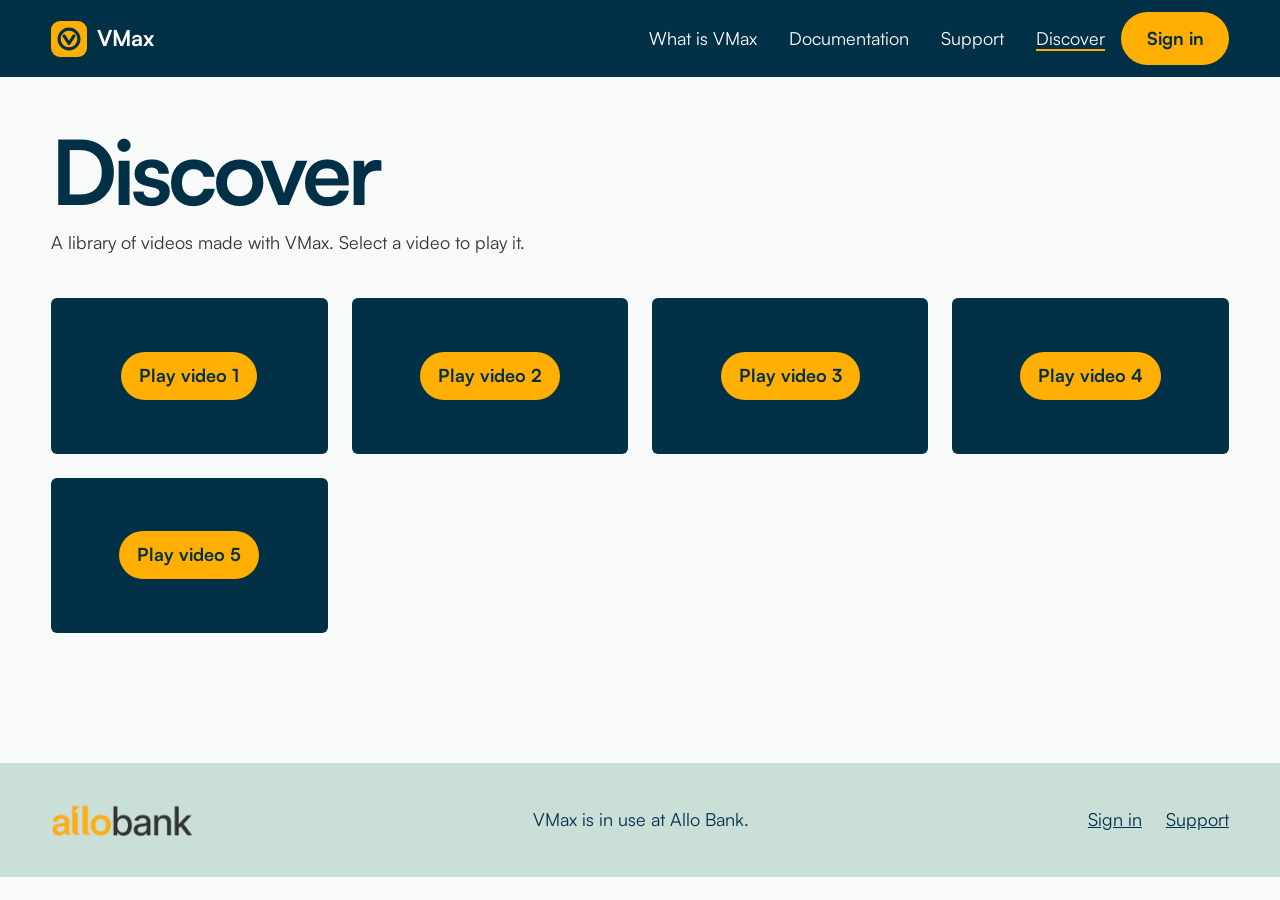
==== discover.html @ 2dd1e857 "Add files via upload" ====
<!doctype html><html lang="en"><head><meta charset="utf-8"><meta name="viewport" content="width=device-width,initial-scale=1"><link rel="stylesheet" href="style.css"><title> Discover – VMax</title></head><body data-page="discover"><header id="nav" class="nav"></header><main class="page">
<h1>Discover</h1><p style="max-width:55ch">A library of videos made with VMax. Select a video to play it.</p>
<!-- To add a video: set data-drive to the Google Drive file ID (drive.google.com/file/d/FILE_ID/view) and share the file as "Anyone with the link". -->
<div class="cards"><div class="vid" data-drive="1IcEz_qEaVYjOM7ByTwDy7Exji4WSgc6m" style="background-image:url(https://drive.google.com/thumbnail?id=1IcEz_qEaVYjOM7ByTwDy7Exji4WSgc6m&sz=w800)"><span>Play video 1</span></div><div class="vid" data-drive="1fL5O-6ASbTb09yan9JXpp356dEcrTNN2" style="background-image:url(https://drive.google.com/thumbnail?id=1fL5O-6ASbTb09yan9JXpp356dEcrTNN2&sz=w800)"><span>Play video 2</span></div><div class="vid" data-drive="1hjIQZixQmMONZgwGXNJvzmNHdTgzANuh" style="background-image:url(https://drive.google.com/thumbnail?id=1hjIQZixQmMONZgwGXNJvzmNHdTgzANuh&sz=w800)"><span>Play video 3</span></div><div class="vid" data-drive="1fCVTb1TBYFnXE5vuCHlQ486xIKGZTaC5" style="background-image:url(https://drive.google.com/thumbnail?id=1fCVTb1TBYFnXE5vuCHlQ486xIKGZTaC5&sz=w800)"><span>Play video 4</span></div><div class="vid" data-drive="1A9Vo7ql6sOspRdkWXAVRVjBSSwmeXTG_" style="background-image:url(https://drive.google.com/thumbnail?id=1A9Vo7ql6sOspRdkWXAVRVjBSSwmeXTG_&sz=w800)"><span>Play video 5</span></div></div>
</main><footer id="foot" class="foot"></footer><script src="main.js"></script></body></html>
---- style.css ----
@font-face{font-family:Satoshi;src:url(assets/fonts/Satoshi-Regular.otf);font-weight:400;font-display:swap}
@font-face{font-family:Satoshi;src:url(assets/fonts/Satoshi-Bold.otf);font-weight:700;font-display:swap}
:root{--sage:#cadfd8;--navy:#023047;--ink:#333;--sun:#f9ca67;--amber:#ffaf03;--orange:#f38000;--paper:#f7faf8}
*{box-sizing:border-box;margin:0}
html{scroll-behavior:smooth}
body{font:400 18px/1.65 Satoshi,system-ui,sans-serif;color:var(--ink);background:var(--paper)}
a{color:inherit}
:focus-visible{outline:3px solid var(--orange);outline-offset:3px}
.nav{position:fixed;inset:0 0 auto;z-index:9;display:flex;align-items:center;gap:1rem;padding:18px 4vw;color:#fff;transition:background .3s,padding .3s}
.nav.solid{background:var(--navy);padding:12px 4vw}
.nav ul{display:flex;gap:2rem;list-style:none;padding:0;margin-left:auto}
.nav a{text-decoration:none}
.nav li a[aria-current]{border-bottom:2px solid var(--amber)}
.logo{display:flex;align-items:center;gap:10px;font-size:22px;letter-spacing:-.01em}
.logo svg{width:36px}
.btn{display:inline-block;background:var(--amber);color:var(--navy)!important;padding:.65em 1.4em;border-radius:99px;font-weight:700;text-decoration:none}
.btn:hover{background:var(--sun)}
.hero{position:relative;min-height:100vh;display:flex;flex-direction:column;justify-content:flex-end;align-items:flex-start;gap:1.6rem;padding:0 4vw 9vh;background:var(--navy);color:var(--sage);overflow:hidden}
.ring{position:absolute;right:-8vw;top:6vh;width:min(70vw,780px);fill:none;stroke-linecap:round;stroke-linejoin:round}
.ring circle{stroke:var(--amber);stroke-width:26;stroke-dasharray:1;animation:draw 2.2s cubic-bezier(.6,0,.2,1) both;transform:rotate(-90deg);transform-origin:200px 200px}
.ring path{stroke:var(--sage);stroke-width:26;stroke-dasharray:1;animation:draw 1.2s 1.6s ease-out both}
@keyframes draw{from{stroke-dashoffset:1}to{stroke-dashoffset:0}}
h1{position:relative;font-size:clamp(3.2rem,10.5vw,9.5rem);line-height:.92;letter-spacing:-.045em;color:#fff}
.lede{position:relative;max-width:46ch;font-size:1.25rem}
.band{padding:14vh 4vw}
.sage{background:var(--sage);color:var(--navy)}
.navy{background:var(--navy);color:var(--sage)}
.amber{background:var(--amber);color:var(--navy)}
.big{max-width:26ch;font-size:clamp(1.8rem,4.4vw,4rem);line-height:1.12;letter-spacing:-.03em;font-weight:700}
h2{font-size:clamp(2rem,4vw,3.4rem);line-height:1.05;letter-spacing:-.03em;margin-bottom:1rem}
.two{display:grid;grid-template-columns:1fr 1fr}
.two>div{padding:12vh 4vw}
.two p{max-width:40ch;margin-bottom:1.5rem}
.flow{list-style:none;padding:0;counter-reset:s;display:grid;grid-template-columns:repeat(5,1fr);gap:2rem;margin-top:3rem;color:var(--navy)}
.flow li{counter-increment:s;border-top:3px solid var(--amber);padding-top:1rem}
.flow li:before{content:counter(s);display:block;font-size:3rem;font-weight:700;color:var(--orange);line-height:1}
.flow b{display:block;margin:.4rem 0}
.page,.docs{padding:130px 4vw 90px}
.page h1,.docs h1{color:var(--navy);font-size:clamp(2.6rem,7vw,6rem);margin-bottom:1rem}
.docs{display:grid;grid-template-columns:230px minmax(0,1fr);gap:5vw}.docs article>*{max-width:70ch}.docs article>.shots{max-width:none}
.toc{position:sticky;top:90px;align-self:start;display:grid;gap:.5rem}
.toc a{text-decoration:none;color:var(--navy)}
.toc a:hover{color:var(--orange)}
.docs h2{color:var(--navy);margin-top:3.5rem;padding-top:1rem;border-top:3px solid var(--amber)}
.docs p,.docs li{margin-bottom:.8rem}
.docs ol,.docs ul{padding-left:1.2rem}
.cards{display:grid;grid-template-columns:repeat(auto-fit,minmax(260px,1fr));gap:1.5rem;margin:2.5rem 0}
.card{background:var(--sage);color:var(--navy);padding:1.6rem;border-radius:18px}
details{border-top:2px solid var(--sage);padding:1rem 0;max-width:70ch}
summary{cursor:pointer;font-weight:700}
.vid{aspect-ratio:16/9;display:grid;place-items:center;text-align:center;background:var(--navy);color:var(--sage);border-radius:6px;overflow:hidden;cursor:pointer;padding:1rem}
.vid iframe{width:100%;height:100%;border:0}
.foot{background:var(--sage);color:var(--navy);display:flex;flex-wrap:wrap;gap:1.5rem 3rem;align-items:center;justify-content:space-between;padding:40px 4vw}
.foot img{height:34px}
.foot nav{display:flex;gap:1.5rem}
@media(max-width:860px){.two,.flow,.docs{grid-template-columns:1fr}.toc{position:static}.nav{flex-wrap:wrap}.nav ul{order:3;width:100%;gap:1rem;font-size:15px;margin:0}}
@media(prefers-reduced-motion:reduce){.ring *{animation:none!important}html{scroll-behavior:auto}}
.shots{display:grid;grid-template-columns:repeat(auto-fit,minmax(340px,1fr));gap:1.2rem;margin:1.5rem 0}.shots img{width:100%;display:block;border:1px solid var(--sage);border-radius:10px}.shots figcaption{font-size:15px;margin-top:.4rem}.vid{background-size:cover;background-position:center}.vid span{background:var(--amber);color:var(--navy);padding:.5em 1em;border-radius:99px;font-weight:700}
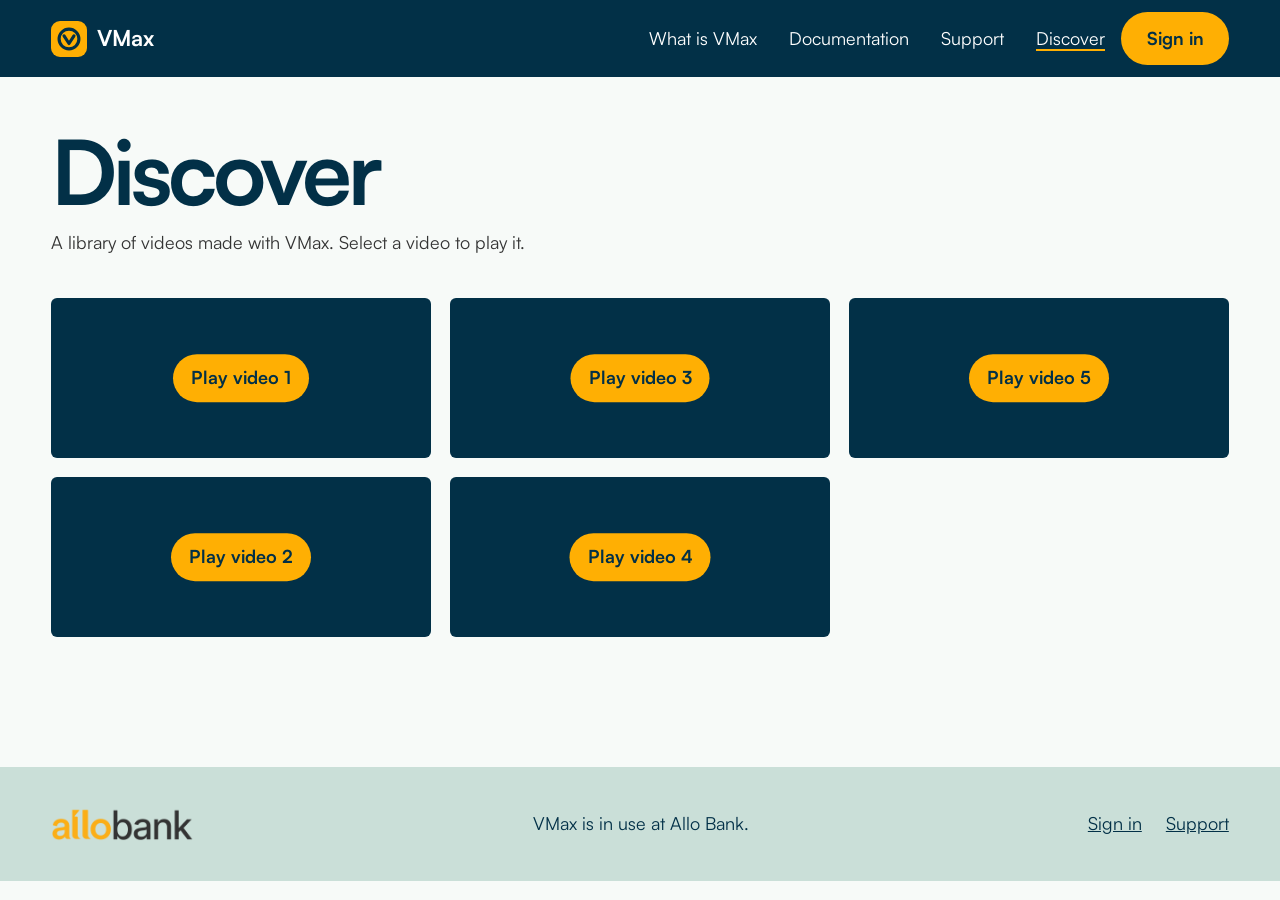
==== commit 025da877: "Add files via upload" ====
--- a/discover.html
+++ b/discover.html
@@ -1,5 +1,5 @@
 <!doctype html><html lang="en"><head><meta charset="utf-8"><meta name="viewport" content="width=device-width,initial-scale=1"><link rel="stylesheet" href="style.css"><title> Discover – VMax</title></head><body data-page="discover"><header id="nav" class="nav"></header><main class="page">
 <h1>Discover</h1><p style="max-width:55ch">A library of videos made with VMax. Select a video to play it.</p>
 <!-- To add a video: set data-drive to the Google Drive file ID (drive.google.com/file/d/FILE_ID/view) and share the file as "Anyone with the link". -->
-<div class="cards"><div class="vid" data-drive="1IcEz_qEaVYjOM7ByTwDy7Exji4WSgc6m" style="background-image:url(https://drive.google.com/thumbnail?id=1IcEz_qEaVYjOM7ByTwDy7Exji4WSgc6m&sz=w800)"><span>Play video 1</span></div><div class="vid" data-drive="1fL5O-6ASbTb09yan9JXpp356dEcrTNN2" style="background-image:url(https://drive.google.com/thumbnail?id=1fL5O-6ASbTb09yan9JXpp356dEcrTNN2&sz=w800)"><span>Play video 2</span></div><div class="vid" data-drive="1hjIQZixQmMONZgwGXNJvzmNHdTgzANuh" style="background-image:url(https://drive.google.com/thumbnail?id=1hjIQZixQmMONZgwGXNJvzmNHdTgzANuh&sz=w800)"><span>Play video 3</span></div><div class="vid" data-drive="1fCVTb1TBYFnXE5vuCHlQ486xIKGZTaC5" style="background-image:url(https://drive.google.com/thumbnail?id=1fCVTb1TBYFnXE5vuCHlQ486xIKGZTaC5&sz=w800)"><span>Play video 4</span></div><div class="vid" data-drive="1A9Vo7ql6sOspRdkWXAVRVjBSSwmeXTG_" style="background-image:url(https://drive.google.com/thumbnail?id=1A9Vo7ql6sOspRdkWXAVRVjBSSwmeXTG_&sz=w800)"><span>Play video 5</span></div></div>
+<div class="wall"><div class="vid" data-drive="1IcEz_qEaVYjOM7ByTwDy7Exji4WSgc6m"><img src="https://drive.google.com/thumbnail?id=1IcEz_qEaVYjOM7ByTwDy7Exji4WSgc6m&sz=w800" alt=""><span>Play video 1</span></div><div class="vid" data-drive="1fL5O-6ASbTb09yan9JXpp356dEcrTNN2"><img src="https://drive.google.com/thumbnail?id=1fL5O-6ASbTb09yan9JXpp356dEcrTNN2&sz=w800" alt=""><span>Play video 2</span></div><div class="vid" data-drive="1hjIQZixQmMONZgwGXNJvzmNHdTgzANuh"><img src="https://drive.google.com/thumbnail?id=1hjIQZixQmMONZgwGXNJvzmNHdTgzANuh&sz=w800" alt=""><span>Play video 3</span></div><div class="vid" data-drive="1fCVTb1TBYFnXE5vuCHlQ486xIKGZTaC5"><img src="https://drive.google.com/thumbnail?id=1fCVTb1TBYFnXE5vuCHlQ486xIKGZTaC5&sz=w800" alt=""><span>Play video 4</span></div><div class="vid" data-drive="1A9Vo7ql6sOspRdkWXAVRVjBSSwmeXTG_"><img src="https://drive.google.com/thumbnail?id=1A9Vo7ql6sOspRdkWXAVRVjBSSwmeXTG_&sz=w800" alt=""><span>Play video 5</span></div></div>
 </main><footer id="foot" class="foot"></footer><script src="main.js"></script></body></html>
--- a/style.css
+++ b/style.css
@@ -56,3 +56,4 @@
 @media(max-width:860px){.two,.flow,.docs{grid-template-columns:1fr}.toc{position:static}.nav{flex-wrap:wrap}.nav ul{order:3;width:100%;gap:1rem;font-size:15px;margin:0}}
 @media(prefers-reduced-motion:reduce){.ring *{animation:none!important}html{scroll-behavior:auto}}
 .shots{display:grid;grid-template-columns:repeat(auto-fit,minmax(340px,1fr));gap:1.2rem;margin:1.5rem 0}.shots img{width:100%;display:block;border:1px solid var(--sage);border-radius:10px}.shots figcaption{font-size:15px;margin-top:.4rem}.vid{background-size:cover;background-position:center}.vid span{background:var(--amber);color:var(--navy);padding:.5em 1em;border-radius:99px;font-weight:700}
+.wall{columns:320px;column-gap:1.2rem;margin:2.5rem 0}.vid{position:relative;display:block;aspect-ratio:auto;min-height:160px;padding:0;margin-bottom:1.2rem;break-inside:avoid}.vid img{width:100%;display:block}.vid span{position:absolute;left:50%;top:50%;transform:translate(-50%,-50%);white-space:nowrap}.vid iframe{position:absolute;inset:0}
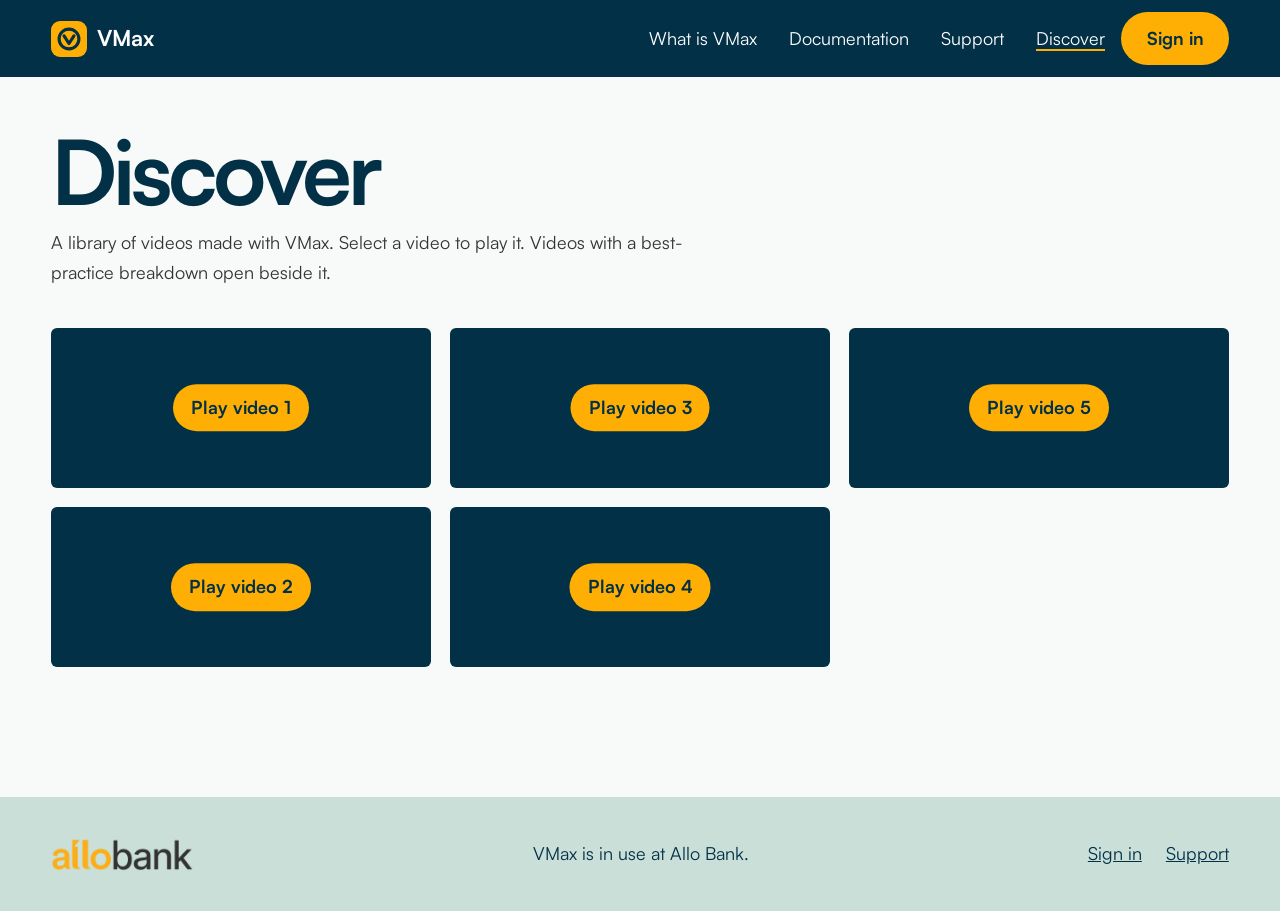
==== commit 10ed2701: "Add files via upload" ====
--- a/discover.html
+++ b/discover.html
@@ -1,5 +1,15 @@
 <!doctype html><html lang="en"><head><meta charset="utf-8"><meta name="viewport" content="width=device-width,initial-scale=1"><link rel="stylesheet" href="style.css"><title> Discover – VMax</title></head><body data-page="discover"><header id="nav" class="nav"></header><main class="page">
-<h1>Discover</h1><p style="max-width:55ch">A library of videos made with VMax. Select a video to play it.</p>
-<!-- To add a video: set data-drive to the Google Drive file ID (drive.google.com/file/d/FILE_ID/view) and share the file as "Anyone with the link". -->
-<div class="wall"><div class="vid" data-drive="1IcEz_qEaVYjOM7ByTwDy7Exji4WSgc6m"><img src="https://drive.google.com/thumbnail?id=1IcEz_qEaVYjOM7ByTwDy7Exji4WSgc6m&sz=w800" alt=""><span>Play video 1</span></div><div class="vid" data-drive="1fL5O-6ASbTb09yan9JXpp356dEcrTNN2"><img src="https://drive.google.com/thumbnail?id=1fL5O-6ASbTb09yan9JXpp356dEcrTNN2&sz=w800" alt=""><span>Play video 2</span></div><div class="vid" data-drive="1hjIQZixQmMONZgwGXNJvzmNHdTgzANuh"><img src="https://drive.google.com/thumbnail?id=1hjIQZixQmMONZgwGXNJvzmNHdTgzANuh&sz=w800" alt=""><span>Play video 3</span></div><div class="vid" data-drive="1fCVTb1TBYFnXE5vuCHlQ486xIKGZTaC5"><img src="https://drive.google.com/thumbnail?id=1fCVTb1TBYFnXE5vuCHlQ486xIKGZTaC5&sz=w800" alt=""><span>Play video 4</span></div><div class="vid" data-drive="1A9Vo7ql6sOspRdkWXAVRVjBSSwmeXTG_"><img src="https://drive.google.com/thumbnail?id=1A9Vo7ql6sOspRdkWXAVRVjBSSwmeXTG_&sz=w800" alt=""><span>Play video 5</span></div></div>
+<h1>Discover</h1><p style="max-width:55ch">A library of videos made with VMax. Select a video to play it. Videos with a best-practice breakdown open beside it.</p>
+<!-- To add a video: set data-drive to the Google Drive file ID and share the file as "Anyone with the link". Add a .bp block inside the article for a best practice. -->
+<div class="wall"><article class="vid" data-drive="1IcEz_qEaVYjOM7ByTwDy7Exji4WSgc6m"><div class="media"><img src="https://drive.google.com/thumbnail?id=1IcEz_qEaVYjOM7ByTwDy7Exji4WSgc6m&sz=w800" alt=""><span>Play video 1</span></div></article><article class="vid" data-drive="1fL5O-6ASbTb09yan9JXpp356dEcrTNN2"><div class="media"><img src="https://drive.google.com/thumbnail?id=1fL5O-6ASbTb09yan9JXpp356dEcrTNN2&sz=w800" alt=""><span>Play video 2</span></div><div class="bp"><button class="x" type="button">Close</button><h3>Allo Bank × SPBU</h3>
+<dl><dt>Method</dt><dd>Production</dd>
+<dt>Concept</dt><dd>“Sometimes, it’s not the destination that costs you. It’s everything you need to get there.”</dd>
+<dt>Plot</dt><dd>Refuel → any gas station → a little extra saving</dd>
+<dt>Insight</dt><dd>Bensin mahal (fuel is expensive); diskon (discounts)</dd></dl>
+<h4>Assets used</h4><div class="assets"><figure><img src="assets/img/spbu-promo.jpg" alt="Promo key visual"><figcaption>Promo visual</figcaption></figure><figure><img src="assets/img/spbu-mockup.jpg" alt="SPBU pump mockup"><figcaption>SPBU mockup</figcaption></figure><figure><img src="assets/img/spbu-character.jpg" alt="Character portrait"><figcaption>Character</figcaption></figure></div>
+<h4>Prompts</h4><ol>
+<li><b>Scene 1, 4–5s.</b> Create a realistic UGC-style vertical 9:16 video filmed on a smartphone. A young Indonesian adult is sitting inside a parked car and notices that the fuel gauge is getting low. Show a brief close-up of the dashboard fuel indicator, followed by the driver’s natural reaction of realizing it’s time to refuel. Natural daylight, subtle handheld camera movement, authentic everyday Indonesian setting, slightly imperfect framing. Keep the scene casual and relatable, like a spontaneous travel vlog. No dialogue, no subtitles, no text overlays, no visible payment apps.</li>
+<li><b>Scene 2, 4–5s.</b> A realistic handheld smartphone video at an Indonesian gas station. A compact car pulls up beside a fuel pump, and a uniformed attendant begins refueling the vehicle. Capture a natural close-up of the fuel nozzle being inserted into the car, with the pump and gas station environment visible in the background. The driver remains near the car, waiting casually. Natural lighting, authentic ambient atmosphere, minimal camera movement, raw UGC aesthetic, vertical 9:16. No dialogue, no subtitles, no text overlays, no payment close-ups, and no fabricated promotional signage.</li>
+<li><b>Scene 3, 4–5s.</b> A candid UGC-style vertical smartphone video at the same Indonesian gas station. The driver stands safely beside the parked car after refueling and casually checks their smartphone. Capture a natural over-the-shoulder angle, then a brief shot of the driver’s pleased reaction. Keep the phone screen generic and unreadable, with no invented app interface, QR code, or payment confirmation. Realistic ambient lighting, subtle handheld movement, everyday casual outfit, authentic atmosphere, 9:16 vertical format. No dialogue, no subtitles, no text overlays.</li>
+<li><b>Scene 4, 4–5s.</b> A realistic UGC-style vertical 9:16 video of the same driver getting back into the car after refueling. Show a brief candid moment of the driver smiling with relief, putting the seat belt on, and preparing to continue the journey. The car remains stationary during the shot. Natural daylight, subtle handheld smartphone camera movement, realistic expressions, casual everyday mood, imperfect framing. No dialogue, no subtitles, no text overlays, no visible phone screen, and no exaggerated commercial acting.</li></ol></div></article><article class="vid" data-drive="1hjIQZixQmMONZgwGXNJvzmNHdTgzANuh"><div class="media"><img src="https://drive.google.com/thumbnail?id=1hjIQZixQmMONZgwGXNJvzmNHdTgzANuh&sz=w800" alt=""><span>Play video 3</span></div></article><article class="vid" data-drive="1fCVTb1TBYFnXE5vuCHlQ486xIKGZTaC5"><div class="media"><img src="https://drive.google.com/thumbnail?id=1fCVTb1TBYFnXE5vuCHlQ486xIKGZTaC5&sz=w800" alt=""><span>Play video 4</span></div></article><article class="vid" data-drive="1A9Vo7ql6sOspRdkWXAVRVjBSSwmeXTG_"><div class="media"><img src="https://drive.google.com/thumbnail?id=1A9Vo7ql6sOspRdkWXAVRVjBSSwmeXTG_&sz=w800" alt=""><span>Play video 5</span></div></article></div>
 </main><footer id="foot" class="foot"></footer><script src="main.js"></script></body></html>
--- a/style.css
+++ b/style.css
@@ -48,12 +48,16 @@
 .card{background:var(--sage);color:var(--navy);padding:1.6rem;border-radius:18px}
 details{border-top:2px solid var(--sage);padding:1rem 0;max-width:70ch}
 summary{cursor:pointer;font-weight:700}
-.vid{aspect-ratio:16/9;display:grid;place-items:center;text-align:center;background:var(--navy);color:var(--sage);border-radius:6px;overflow:hidden;cursor:pointer;padding:1rem}
-.vid iframe{width:100%;height:100%;border:0}
+
+
 .foot{background:var(--sage);color:var(--navy);display:flex;flex-wrap:wrap;gap:1.5rem 3rem;align-items:center;justify-content:space-between;padding:40px 4vw}
 .foot img{height:34px}
 .foot nav{display:flex;gap:1.5rem}
 @media(max-width:860px){.two,.flow,.docs{grid-template-columns:1fr}.toc{position:static}.nav{flex-wrap:wrap}.nav ul{order:3;width:100%;gap:1rem;font-size:15px;margin:0}}
 @media(prefers-reduced-motion:reduce){.ring *{animation:none!important}html{scroll-behavior:auto}}
-.shots{display:grid;grid-template-columns:repeat(auto-fit,minmax(340px,1fr));gap:1.2rem;margin:1.5rem 0}.shots img{width:100%;display:block;border:1px solid var(--sage);border-radius:10px}.shots figcaption{font-size:15px;margin-top:.4rem}.vid{background-size:cover;background-position:center}.vid span{background:var(--amber);color:var(--navy);padding:.5em 1em;border-radius:99px;font-weight:700}
-.wall{columns:320px;column-gap:1.2rem;margin:2.5rem 0}.vid{position:relative;display:block;aspect-ratio:auto;min-height:160px;padding:0;margin-bottom:1.2rem;break-inside:avoid}.vid img{width:100%;display:block}.vid span{position:absolute;left:50%;top:50%;transform:translate(-50%,-50%);white-space:nowrap}.vid iframe{position:absolute;inset:0}
+.shots{display:grid;grid-template-columns:repeat(auto-fit,minmax(340px,1fr));gap:1.2rem;margin:1.5rem 0}.shots img{width:100%;display:block;border:1px solid var(--sage);border-radius:10px}.shots figcaption{font-size:15px;margin-top:.4rem}
+.wall{columns:320px;column-gap:1.2rem;margin:2.5rem 0}
+.vid{margin-bottom:1.2rem;break-inside:avoid;cursor:pointer}.media{position:relative;min-height:160px;background:var(--navy);border-radius:6px;overflow:hidden}.media img{width:100%;display:block}.media span{position:absolute;left:50%;top:50%;transform:translate(-50%,-50%);white-space:nowrap;background:var(--amber);color:var(--navy);padding:.5em 1em;border-radius:99px;font-weight:700}.media iframe{position:absolute;inset:0;width:100%;height:100%;border:0}
+.bp{display:none}.vid.open{column-span:all;display:grid;grid-template-columns:minmax(240px,380px) 1fr;gap:3vw;align-items:start;padding:2rem;background:var(--sage);border-radius:14px;cursor:default}.vid.open .bp{display:block}
+.bp h3{font-size:2rem;letter-spacing:-.02em;color:var(--navy)}.bp h4{margin:1.5rem 0 .5rem;color:var(--navy)}.bp dl{display:grid;grid-template-columns:90px 1fr;gap:.5rem 1rem;margin-top:1rem}.bp dt{font-weight:700}.bp dd{margin:0}.bp ol{padding-left:1.2rem}.bp li{margin-bottom:.8rem;font-size:16px}.assets{display:flex;flex-wrap:wrap;gap:1rem}.assets img{height:180px;width:auto;border-radius:8px;display:block}.assets figcaption{font-size:14px}.x{float:right;background:var(--navy);color:#fff;border:0;border-radius:99px;padding:.4em 1.1em;font:inherit;cursor:pointer}
+@media(max-width:860px){.vid.open{grid-template-columns:1fr}}
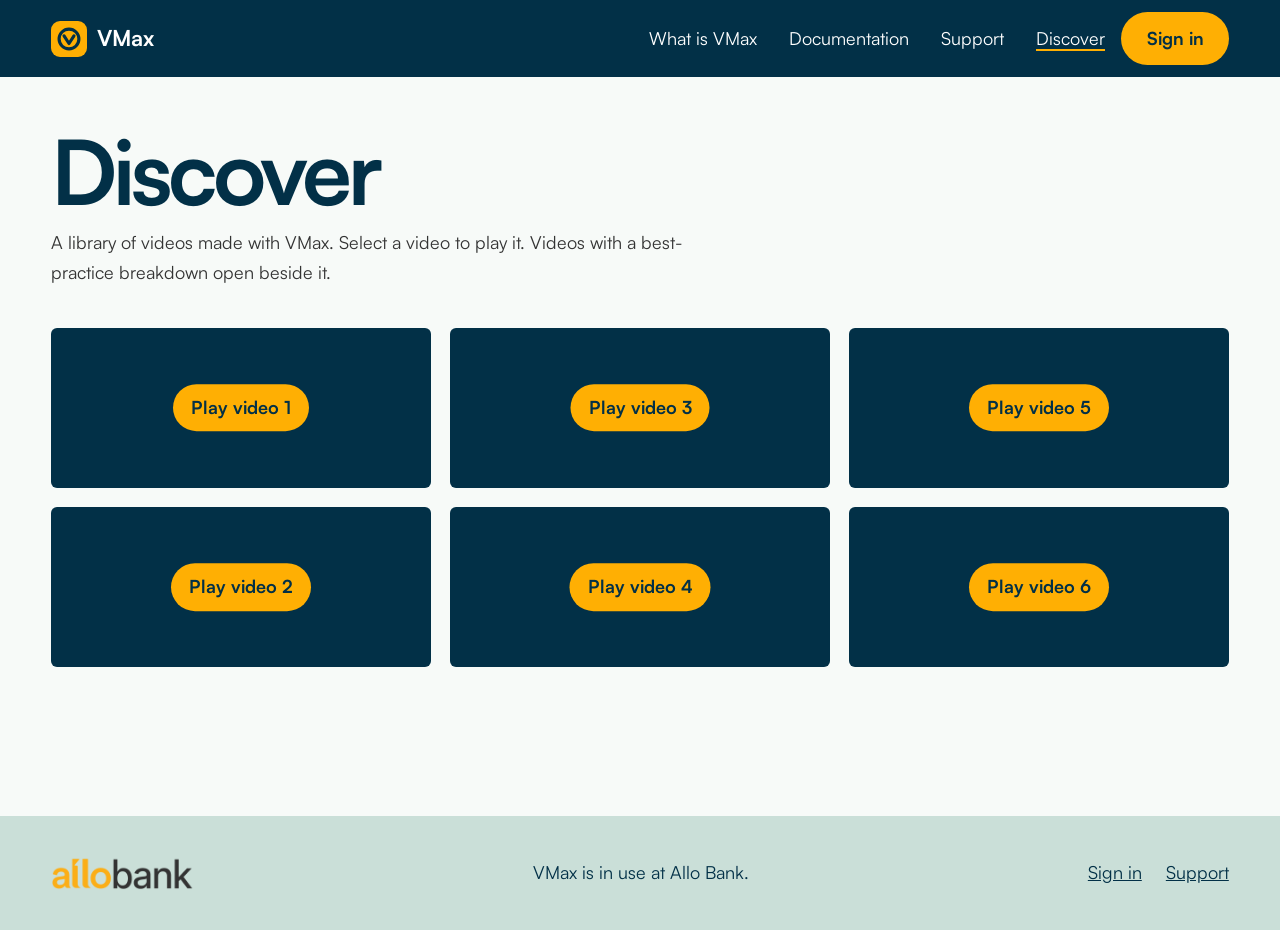
==== commit c88166a2: "Add files via upload" ====
--- a/discover.html
+++ b/discover.html
@@ -1,7 +1,7 @@
 <!doctype html><html lang="en"><head><meta charset="utf-8"><meta name="viewport" content="width=device-width,initial-scale=1"><link rel="stylesheet" href="style.css"><title> Discover – VMax</title></head><body data-page="discover"><header id="nav" class="nav"></header><main class="page">
 <h1>Discover</h1><p style="max-width:55ch">A library of videos made with VMax. Select a video to play it. Videos with a best-practice breakdown open beside it.</p>
 <!-- To add a video: set data-drive to the Google Drive file ID and share the file as "Anyone with the link". Add a .bp block inside the article for a best practice. -->
-<div class="wall"><article class="vid" data-drive="1IcEz_qEaVYjOM7ByTwDy7Exji4WSgc6m"><div class="media"><img src="https://drive.google.com/thumbnail?id=1IcEz_qEaVYjOM7ByTwDy7Exji4WSgc6m&sz=w800" alt=""><span>Play video 1</span></div></article><article class="vid" data-drive="1fL5O-6ASbTb09yan9JXpp356dEcrTNN2"><div class="media"><img src="https://drive.google.com/thumbnail?id=1fL5O-6ASbTb09yan9JXpp356dEcrTNN2&sz=w800" alt=""><span>Play video 2</span></div><div class="bp"><button class="x" type="button">Close</button><h3>Allo Bank × SPBU</h3>
+<div class="wall"><article class="vid" data-drive="1dYYL2hxWZ0ap4zuR9i8zH6V4738Bop2F"><div class="media"><img src="https://drive.google.com/thumbnail?id=1dYYL2hxWZ0ap4zuR9i8zH6V4738Bop2F&sz=w800" alt=""><span>Play video 1</span></div><div class="bp"><button class="x" type="button">Close</button><h3>Allo Bank × SPBU</h3>
 <dl><dt>Method</dt><dd>Production</dd>
 <dt>Concept</dt><dd>“Sometimes, it’s not the destination that costs you. It’s everything you need to get there.”</dd>
 <dt>Plot</dt><dd>Refuel → any gas station → a little extra saving</dd>
@@ -11,5 +11,5 @@
 <li><b>Scene 1, 4–5s.</b> Create a realistic UGC-style vertical 9:16 video filmed on a smartphone. A young Indonesian adult is sitting inside a parked car and notices that the fuel gauge is getting low. Show a brief close-up of the dashboard fuel indicator, followed by the driver’s natural reaction of realizing it’s time to refuel. Natural daylight, subtle handheld camera movement, authentic everyday Indonesian setting, slightly imperfect framing. Keep the scene casual and relatable, like a spontaneous travel vlog. No dialogue, no subtitles, no text overlays, no visible payment apps.</li>
 <li><b>Scene 2, 4–5s.</b> A realistic handheld smartphone video at an Indonesian gas station. A compact car pulls up beside a fuel pump, and a uniformed attendant begins refueling the vehicle. Capture a natural close-up of the fuel nozzle being inserted into the car, with the pump and gas station environment visible in the background. The driver remains near the car, waiting casually. Natural lighting, authentic ambient atmosphere, minimal camera movement, raw UGC aesthetic, vertical 9:16. No dialogue, no subtitles, no text overlays, no payment close-ups, and no fabricated promotional signage.</li>
 <li><b>Scene 3, 4–5s.</b> A candid UGC-style vertical smartphone video at the same Indonesian gas station. The driver stands safely beside the parked car after refueling and casually checks their smartphone. Capture a natural over-the-shoulder angle, then a brief shot of the driver’s pleased reaction. Keep the phone screen generic and unreadable, with no invented app interface, QR code, or payment confirmation. Realistic ambient lighting, subtle handheld movement, everyday casual outfit, authentic atmosphere, 9:16 vertical format. No dialogue, no subtitles, no text overlays.</li>
-<li><b>Scene 4, 4–5s.</b> A realistic UGC-style vertical 9:16 video of the same driver getting back into the car after refueling. Show a brief candid moment of the driver smiling with relief, putting the seat belt on, and preparing to continue the journey. The car remains stationary during the shot. Natural daylight, subtle handheld smartphone camera movement, realistic expressions, casual everyday mood, imperfect framing. No dialogue, no subtitles, no text overlays, no visible phone screen, and no exaggerated commercial acting.</li></ol></div></article><article class="vid" data-drive="1hjIQZixQmMONZgwGXNJvzmNHdTgzANuh"><div class="media"><img src="https://drive.google.com/thumbnail?id=1hjIQZixQmMONZgwGXNJvzmNHdTgzANuh&sz=w800" alt=""><span>Play video 3</span></div></article><article class="vid" data-drive="1fCVTb1TBYFnXE5vuCHlQ486xIKGZTaC5"><div class="media"><img src="https://drive.google.com/thumbnail?id=1fCVTb1TBYFnXE5vuCHlQ486xIKGZTaC5&sz=w800" alt=""><span>Play video 4</span></div></article><article class="vid" data-drive="1A9Vo7ql6sOspRdkWXAVRVjBSSwmeXTG_"><div class="media"><img src="https://drive.google.com/thumbnail?id=1A9Vo7ql6sOspRdkWXAVRVjBSSwmeXTG_&sz=w800" alt=""><span>Play video 5</span></div></article></div>
+<li><b>Scene 4, 4–5s.</b> A realistic UGC-style vertical 9:16 video of the same driver getting back into the car after refueling. Show a brief candid moment of the driver smiling with relief, putting the seat belt on, and preparing to continue the journey. The car remains stationary during the shot. Natural daylight, subtle handheld smartphone camera movement, realistic expressions, casual everyday mood, imperfect framing. No dialogue, no subtitles, no text overlays, no visible phone screen, and no exaggerated commercial acting.</li></ol></div></article><article class="vid" data-drive="1IcEz_qEaVYjOM7ByTwDy7Exji4WSgc6m"><div class="media"><img src="https://drive.google.com/thumbnail?id=1IcEz_qEaVYjOM7ByTwDy7Exji4WSgc6m&sz=w800" alt=""><span>Play video 2</span></div></article><article class="vid" data-drive="1fL5O-6ASbTb09yan9JXpp356dEcrTNN2"><div class="media"><img src="https://drive.google.com/thumbnail?id=1fL5O-6ASbTb09yan9JXpp356dEcrTNN2&sz=w800" alt=""><span>Play video 3</span></div></article><article class="vid" data-drive="1hjIQZixQmMONZgwGXNJvzmNHdTgzANuh"><div class="media"><img src="https://drive.google.com/thumbnail?id=1hjIQZixQmMONZgwGXNJvzmNHdTgzANuh&sz=w800" alt=""><span>Play video 4</span></div></article><article class="vid" data-drive="1fCVTb1TBYFnXE5vuCHlQ486xIKGZTaC5"><div class="media"><img src="https://drive.google.com/thumbnail?id=1fCVTb1TBYFnXE5vuCHlQ486xIKGZTaC5&sz=w800" alt=""><span>Play video 5</span></div></article><article class="vid" data-drive="1A9Vo7ql6sOspRdkWXAVRVjBSSwmeXTG_"><div class="media"><img src="https://drive.google.com/thumbnail?id=1A9Vo7ql6sOspRdkWXAVRVjBSSwmeXTG_&sz=w800" alt=""><span>Play video 6</span></div></article></div>
 </main><footer id="foot" class="foot"></footer><script src="main.js"></script></body></html>
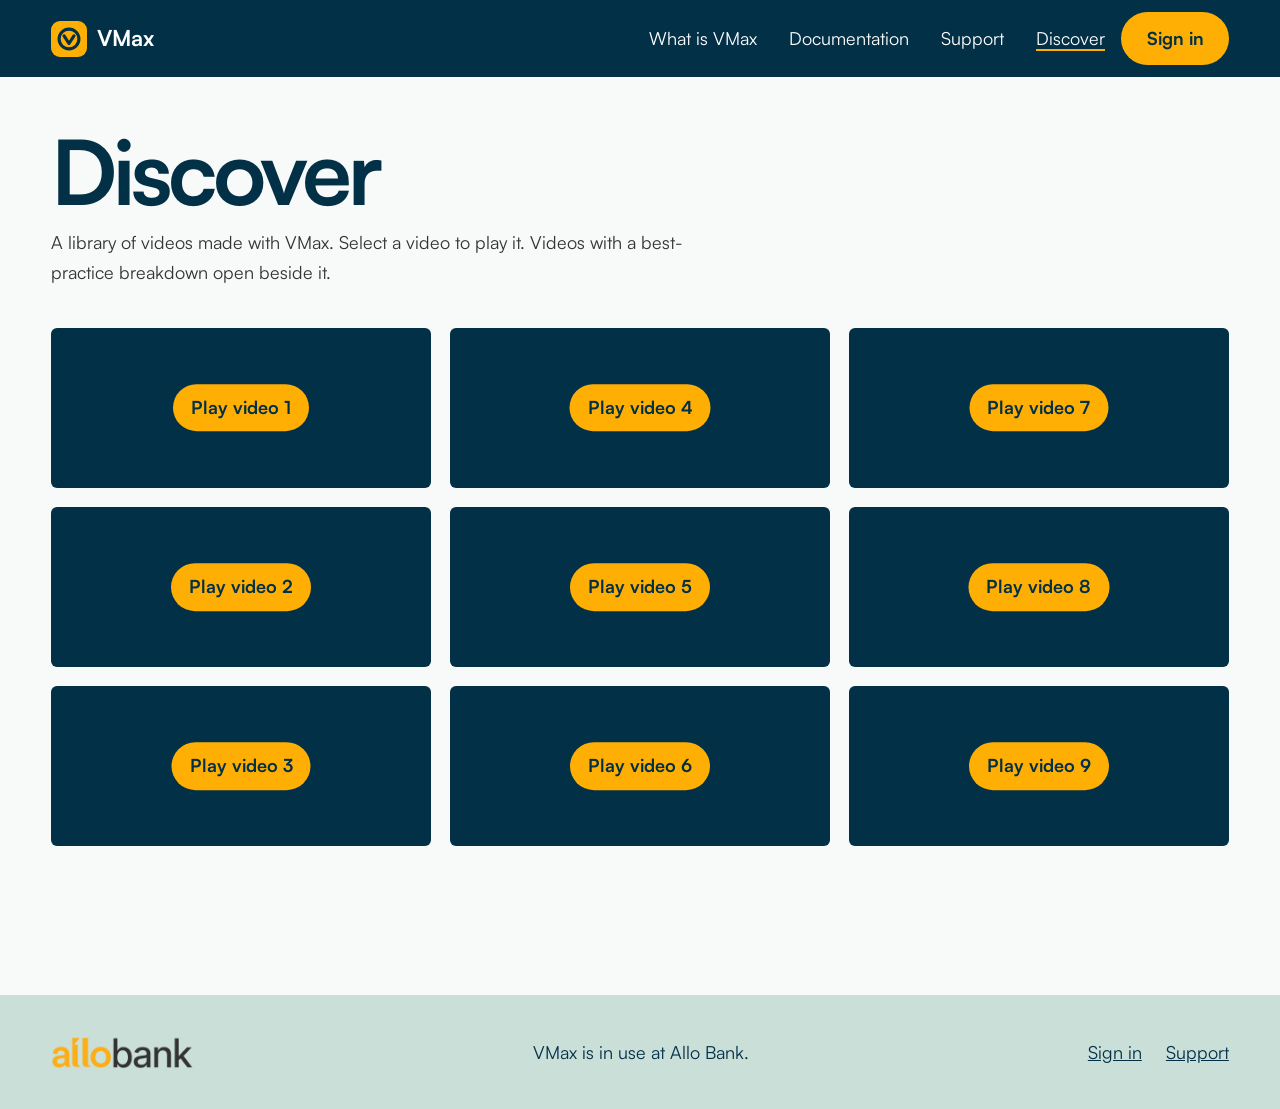
==== commit 13c75cfc: "Add files via upload" ====
--- a/discover.html
+++ b/discover.html
@@ -1,15 +1,30 @@
-<!doctype html><html lang="en"><head><meta charset="utf-8"><meta name="viewport" content="width=device-width,initial-scale=1"><link rel="stylesheet" href="style.css"><title> Discover – VMax</title></head><body data-page="discover"><header id="nav" class="nav"></header><main class="page">
+<!doctype html><html lang="en"><head><meta charset="utf-8"><meta name="viewport" content="width=device-width,initial-scale=1"><link rel="icon" type="image/svg+xml" href="assets/icons/favicon.svg"><link rel="icon" type="image/png" sizes="32x32" href="assets/icons/favicon-32.png"><link rel="alternate icon" href="favicon.ico"><link rel="apple-touch-icon" href="assets/icons/apple-touch-icon.png"><link rel="stylesheet" href="style.css"><title> Discover – VMax</title></head><body data-page="discover"><header id="nav" class="nav"></header><main class="page">
 <h1>Discover</h1><p style="max-width:55ch">A library of videos made with VMax. Select a video to play it. Videos with a best-practice breakdown open beside it.</p>
 <!-- To add a video: set data-drive to the Google Drive file ID and share the file as "Anyone with the link". Add a .bp block inside the article for a best practice. -->
-<div class="wall"><article class="vid" data-drive="1dYYL2hxWZ0ap4zuR9i8zH6V4738Bop2F"><div class="media"><img src="https://drive.google.com/thumbnail?id=1dYYL2hxWZ0ap4zuR9i8zH6V4738Bop2F&sz=w800" alt=""><span>Play video 1</span></div><div class="bp"><button class="x" type="button">Close</button><h3>Allo Bank × SPBU</h3>
+<div class="wall"><article class="vid" data-drive="1dYYL2hxWZ0ap4zuR9i8zH6V4738Bop2F"><div class="media"><img src="https://drive.google.com/thumbnail?id=1dYYL2hxWZ0ap4zuR9i8zH6V4738Bop2F&sz=w800" alt=""><span>Play video 1</span></div><div class="bp"><button class="x" type="button">Close</button><h3>Allo Bank PayLater × SPBU</h3>
 <dl><dt>Method</dt><dd>Production</dd>
 <dt>Concept</dt><dd>“Sometimes, it’s not the destination that costs you. It’s everything you need to get there.”</dd>
 <dt>Plot</dt><dd>Refuel → any gas station → a little extra saving</dd>
 <dt>Insight</dt><dd>Bensin mahal (fuel is expensive); diskon (discounts)</dd></dl>
 <h4>Assets used</h4><div class="assets"><figure><img src="assets/img/spbu-promo.jpg" alt="Promo key visual"><figcaption>Promo visual</figcaption></figure><figure><img src="assets/img/spbu-mockup.jpg" alt="SPBU pump mockup"><figcaption>SPBU mockup</figcaption></figure><figure><img src="assets/img/spbu-character.jpg" alt="Character portrait"><figcaption>Character</figcaption></figure></div>
 <h4>Prompts</h4><ol>
-<li><b>Scene 1, 4–5s.</b> Create a realistic UGC-style vertical 9:16 video filmed on a smartphone. A young Indonesian adult is sitting inside a parked car and notices that the fuel gauge is getting low. Show a brief close-up of the dashboard fuel indicator, followed by the driver’s natural reaction of realizing it’s time to refuel. Natural daylight, subtle handheld camera movement, authentic everyday Indonesian setting, slightly imperfect framing. Keep the scene casual and relatable, like a spontaneous travel vlog. No dialogue, no subtitles, no text overlays, no visible payment apps.</li>
-<li><b>Scene 2, 4–5s.</b> A realistic handheld smartphone video at an Indonesian gas station. A compact car pulls up beside a fuel pump, and a uniformed attendant begins refueling the vehicle. Capture a natural close-up of the fuel nozzle being inserted into the car, with the pump and gas station environment visible in the background. The driver remains near the car, waiting casually. Natural lighting, authentic ambient atmosphere, minimal camera movement, raw UGC aesthetic, vertical 9:16. No dialogue, no subtitles, no text overlays, no payment close-ups, and no fabricated promotional signage.</li>
-<li><b>Scene 3, 4–5s.</b> A candid UGC-style vertical smartphone video at the same Indonesian gas station. The driver stands safely beside the parked car after refueling and casually checks their smartphone. Capture a natural over-the-shoulder angle, then a brief shot of the driver’s pleased reaction. Keep the phone screen generic and unreadable, with no invented app interface, QR code, or payment confirmation. Realistic ambient lighting, subtle handheld movement, everyday casual outfit, authentic atmosphere, 9:16 vertical format. No dialogue, no subtitles, no text overlays.</li>
-<li><b>Scene 4, 4–5s.</b> A realistic UGC-style vertical 9:16 video of the same driver getting back into the car after refueling. Show a brief candid moment of the driver smiling with relief, putting the seat belt on, and preparing to continue the journey. The car remains stationary during the shot. Natural daylight, subtle handheld smartphone camera movement, realistic expressions, casual everyday mood, imperfect framing. No dialogue, no subtitles, no text overlays, no visible phone screen, and no exaggerated commercial acting.</li></ol></div></article><article class="vid" data-drive="1IcEz_qEaVYjOM7ByTwDy7Exji4WSgc6m"><div class="media"><img src="https://drive.google.com/thumbnail?id=1IcEz_qEaVYjOM7ByTwDy7Exji4WSgc6m&sz=w800" alt=""><span>Play video 2</span></div></article><article class="vid" data-drive="1fL5O-6ASbTb09yan9JXpp356dEcrTNN2"><div class="media"><img src="https://drive.google.com/thumbnail?id=1fL5O-6ASbTb09yan9JXpp356dEcrTNN2&sz=w800" alt=""><span>Play video 3</span></div></article><article class="vid" data-drive="1hjIQZixQmMONZgwGXNJvzmNHdTgzANuh"><div class="media"><img src="https://drive.google.com/thumbnail?id=1hjIQZixQmMONZgwGXNJvzmNHdTgzANuh&sz=w800" alt=""><span>Play video 4</span></div></article><article class="vid" data-drive="1fCVTb1TBYFnXE5vuCHlQ486xIKGZTaC5"><div class="media"><img src="https://drive.google.com/thumbnail?id=1fCVTb1TBYFnXE5vuCHlQ486xIKGZTaC5&sz=w800" alt=""><span>Play video 5</span></div></article><article class="vid" data-drive="1A9Vo7ql6sOspRdkWXAVRVjBSSwmeXTG_"><div class="media"><img src="https://drive.google.com/thumbnail?id=1A9Vo7ql6sOspRdkWXAVRVjBSSwmeXTG_&sz=w800" alt=""><span>Play video 6</span></div></article></div>
+<li><img class="sc" src="assets/img/scene-1-1.jpg" alt="Scene 1 still"><div><b>Scene 1, 4–5s.</b> Create a realistic UGC-style vertical 9:16 video filmed on a smartphone. A young Indonesian adult is sitting inside a parked car and notices that the fuel gauge is getting low. Show a brief close-up of the dashboard fuel indicator, followed by the driver’s natural reaction of realizing it’s time to refuel. Natural daylight, subtle handheld camera movement, authentic everyday Indonesian setting, slightly imperfect framing. Keep the scene casual and relatable, like a spontaneous travel vlog. No dialogue, no subtitles, no text overlays, no visible payment apps.</div></li>
+<li><img class="sc" src="assets/img/scene-1-3.jpg" alt="Scene 2 still"><div><b>Scene 2, 4–5s.</b> A realistic handheld smartphone video at an Indonesian gas station. A compact car pulls up beside a fuel pump, and a uniformed attendant begins refueling the vehicle. Capture a natural close-up of the fuel nozzle being inserted into the car, with the pump and gas station environment visible in the background. The driver remains near the car, waiting casually. Natural lighting, authentic ambient atmosphere, minimal camera movement, raw UGC aesthetic, vertical 9:16. No dialogue, no subtitles, no text overlays, no payment close-ups, and no fabricated promotional signage.</div></li>
+<li><img class="sc" src="assets/img/scene-1-2.jpg" alt="Scene 3 still"><div><b>Scene 3, 4–5s.</b> A candid UGC-style vertical smartphone video at the same Indonesian gas station. The driver stands safely beside the parked car after refueling and casually checks their smartphone. Capture a natural over-the-shoulder angle, then a brief shot of the driver’s pleased reaction. Keep the phone screen generic and unreadable, with no invented app interface, QR code, or payment confirmation. Realistic ambient lighting, subtle handheld movement, everyday casual outfit, authentic atmosphere, 9:16 vertical format. No dialogue, no subtitles, no text overlays.</div></li>
+<li><img class="sc" src="assets/img/scene-1-4.jpg" alt="Scene 4 still"><div><b>Scene 4, 4–5s.</b> A realistic UGC-style vertical 9:16 video of the same driver getting back into the car after refueling. Show a brief candid moment of the driver smiling with relief, putting the seat belt on, and preparing to continue the journey. The car remains stationary during the shot. Natural daylight, subtle handheld smartphone camera movement, realistic expressions, casual everyday mood, imperfect framing. No dialogue, no subtitles, no text overlays, no visible phone screen, and no exaggerated commercial acting.</div></li></ol></div></article><article class="vid" data-drive="1IcEz_qEaVYjOM7ByTwDy7Exji4WSgc6m"><div class="media"><img src="https://drive.google.com/thumbnail?id=1IcEz_qEaVYjOM7ByTwDy7Exji4WSgc6m&sz=w800" alt=""><span>Play video 2</span></div><div class="bp"><button class="x" type="button">Close</button><h3>Baskin Robbins × Allo Bank PayLater</h3><dl><dt>Method</dt><dd>Production</dd><dt>Concept</dt><dd>A little ice cream can already make the day better.</dd><dt>Plot</dt><dd>Bad mood → ice cream temptation → little treat with Allo Bank PayLater.</dd><dt>Insight</dt><dd><ul><li>Cuaca lagi panas-panasnya</li><li>Ngincer promo bareng temen</li><li>Bosen jajanan yang itu itu aja</li></ul></dd></dl><h4>Assets used</h4><div class="assets"><figure><img src="assets/img/baskin-char.jpg" alt="Character"><figcaption>Character</figcaption></figure></div><h4>Prompts</h4><ol><li><img class="sc" src="assets/img/scene-2-1.jpg" alt="Scene 1 still"><div><b>Scene 1, 4–5s.</b> vertical 9:16 raw UGC. A young Indonesian woman walks through a street shopping venue looking slightly tired and bored after a long day. Natural handheld smartphone footage. No dialogue, no VO, no subtitles, no on-screen text.</div></li><li><img class="sc" src="assets/img/scene-2-2.jpg" alt="Scene 2 still"><div><b>Scene 2, 4–5s.</b> vertical 9:16 raw UGC. She casually checks her phone while walking, then notices a Baskin Robbins outlet ahead. She slows down and looks toward the ice cream display, with a subtle change in expression from tired to interested. Same woman at the Baskin Robbins counter. Quick natural shots: looking through the available flavors → choosing one → watching the staff prepare the ice cream → receiving the cup/cone. Focus on her small moments of anticipation and excitement. Authentic mall lighting and environment, imperfect handheld movement. No dialogue, no VO, no subtitles, no on-screen text. No third-party payment brands.</div></li><li><img class="sc" src="assets/img/scene-2-3.jpg" alt="Scene 3 still"><div><b>Scene 3, 5s.</b> vertical 9:16 raw UGC. Same woman sits casually in the mall with her Baskin Robbins ice cream. She takes the first spoonful, smiles naturally and looks visibly happier. She then casually completes the transaction using her smartphone with Allo Bank PayLater. End with the phone naturally displaying the provided yellow Allo Bank payment-success UI. Follow the provided UI reference accurately and do not redesign it. Add product super manually: “[Baskin Robbins PROMO]”. No dialogue, no VO, no third-party payment brands.</div></li></ol></div></article><article class="vid" data-drive="1fL5O-6ASbTb09yan9JXpp356dEcrTNN2"><div class="media"><img src="https://drive.google.com/thumbnail?id=1fL5O-6ASbTb09yan9JXpp356dEcrTNN2&sz=w800" alt=""><span>Play video 3</span></div><div class="bp"><button class="x" type="button">Close</button><h3>Allo Bank PayLater x The Coffee Bean &amp; Tea Leaf</h3><dl><dt>Method</dt><dd>Production</dd><dt>Concept</dt><dd>Sometimes a coffee break isn’t about the coffee. It’s about giving yourself a moment to reset.</dd><dt>Plot</dt><dd>Tired → Coffee break → ready to conquer the world</dd><dt>Insight</dt><dd><ul><li>Butuh fokus</li><li>Meeting sama client</li><li>Promo diskon</li></ul></dd></dl><h4>Assets used</h4><div class="assets"><figure><img src="assets/img/coffee-store.jpg" alt="Storefront"><figcaption>Storefront</figcaption></figure><figure><img src="assets/img/coffee-char.jpg" alt="Character"><figcaption>Character</figcaption></figure></div><h4>Prompts</h4><ol><li><img class="sc" src="assets/img/scene-3-1.jpg" alt="Scene 1 still"><div><b>Scene 1, 4–5s.</b> vertical 9:16 raw UGC. A young Indonesian office worker walks through lobby office after at busy day. They are walking towards a The Coffee Bean &amp; Tea Leaf outlet nearby and glance toward it. After a brief pause, they decide to walk inside. Make sure the plank is written THE COFFEE BEAN &amp; TEA LEAF. No dialogue, no VO, no subtitles, no on-screen text. -- create an image of this scene, with this character</div></li><li><img class="sc" src="assets/img/scene-3-2.jpg" alt="Scene 2 still"><div><b>Scene 2, 4–5s.</b> vertical 9:16 raw UGC. Same person inside The Coffee Bean &amp; Tea Leaf. Quick natural shots: looking at the menu → ordering their coffee → waiting briefly → receiving the drink → walking toward a table. The coffee should be clearly visible. The scene should feel like an authentic spontaneous coffee run rather than a polished coffee commercial. No dialogue, no VO, no subtitles, no on-screen text. No third-party payment brands.</div></li><li><img class="sc" src="assets/img/scene-3-3.jpg" alt="Scene 3 still"><div><b>Scene 3, 5s.</b> vertical 9:16 raw UGC. Same person sits down with their coffee and takes the first sip. Their body language visibly relaxes, they lean back slightly and smile to themselves. They then naturally use their smartphone to complete the transaction using Allo Bank PayLater. End with the phone naturally displaying the provided yellow Allo Bank payment-success UI. Follow the provided UI reference accurately and do not redesign it. Add product super manually: “[The Coffee Bean &amp; Tea Leaf PROMO]”. No dialogue, no VO, no third-party payment brands.</div></li></ol></div></article><article class="vid" data-drive="1hjIQZixQmMONZgwGXNJvzmNHdTgzANuh"><div class="media"><img src="https://drive.google.com/thumbnail?id=1hjIQZixQmMONZgwGXNJvzmNHdTgzANuh&sz=w800" alt=""><span>Play video 4</span></div><div class="bp"><button class="x" type="button">Close</button><h3>Instant Cash - Chasing Dream</h3><dl><dt>Method</dt><dd>Production</dd><dt>Concept</dt><dd>Things you’ve wanted for a long time, thought about carefully, compared your options on, and only then decided to buy. A man finally buys a product he has been considering for a while and completes the purchase with Allo Bank PayLater.</dd><dt>Plot</dt><dd>Have something you’ve been wanting to make happen → finally make the decision → pay with Allo PayLater.</dd><dt>Insight</dt><dd><ul><li>Biar bisa cicilan &amp; lebih hemat</li><li>Barang limited</li><li>Upgrade produktivitas (kamera, hp)</li></ul></dd></dl><h4>Assets used</h4><div class="assets"><figure><img src="assets/img/buy-char.jpg" alt="Character"><figcaption>Character</figcaption></figure></div><h4>Prompts</h4><ol><li><img class="sc" src="assets/img/scene-4-1.jpg" alt="Scene 1 still"><div><b>Scene 1, 4–5s.</b> vertical 9:16 raw UGC. A young Indonesian man sits at his desk at home, browsing a laptop or smartphone. He looks at a product he has clearly been considering for a while, such as a new laptop, smartphone, camera or home appliance. Quick natural sequence: comparing options → checking the price → thinking quietly → saving the product. The behavior should communicate that this is a considered purchase, not an impulse. No dialogue, no VO, no subtitles, no on-screen text.</div></li><li><img class="sc" src="assets/img/scene-4-2.jpg" alt="Scene 2 still"><div><b>Scene 2, 4–5s.</b> vertical 9:16 raw UGC. Same person finally receives the product. He opens the package carefully, takes the product out and sets it up. Quick shots of him testing it for the first time, followed by a genuine satisfied reaction. Keep the emotion understated and relatable. No dialogue, no VO, no subtitles, no on-screen text. No recognizable third-party brands.</div></li><li><img class="sc" src="assets/img/scene-4-3.jpg" alt="Scene 3 still"><div><b>Scene 3, 5s.</b> vertical 9:16 raw UGC. Same person completes the purchase transaction using Allo Bank PayLater on his smartphone. End with the phone naturally displaying the provided yellow Allo Bank payment-success UI. Follow the provided UI reference accurately and do not redesign it. He puts the phone down and immediately continues enjoying his new product. Add product super manually: “Wujudin yang udah lama diincer pakai Allo Bank PayLater.” No dialogue, no VO, no third-party payment brands.</div></li></ol></div></article><article class="vid" data-drive="1fCVTb1TBYFnXE5vuCHlQ486xIKGZTaC5"><div class="media"><img src="https://drive.google.com/thumbnail?id=1fCVTb1TBYFnXE5vuCHlQ486xIKGZTaC5&sz=w800" alt=""><span>Play video 5</span></div><div class="bp"><button class="x" type="button">Close</button><h3>Allo Bank PayLater x Glasses Replacement</h3><dl><dt>Method</dt><dd>Production</dd><dt>Concept</dt><dd>An essential replacement doesn’t always have to be delayed. A woman realizes her old glasses need replacing, finds a new pair, and completes the purchase with Allo Bank PayLater.</dd><dt>Plot</dt><dd>Old glasses are no longer working properly → try a new frame → pay with Allo Bank PayLater.</dd><dt>Insight</dt><dd><ul><li>Klaim asuransi, harus bayar di depan.</li><li>Hilang, patah, minus atau plus bertambah</li><li>Model baru</li></ul></dd></dl><h4>Assets used</h4><div class="assets"><figure><img src="assets/img/optik-ui.jpg" alt="Payment-success UI"><figcaption>Payment-success UI</figcaption></figure><figure><img src="assets/img/optik-char.jpg" alt="Character"><figcaption>Character</figcaption></figure></div><h4>Prompts</h4><ol><li><img class="sc" src="assets/img/scene-5-1.jpg" alt="Scene 1 still"><div><b>Scene 1, 4–5s.</b> vertical 9:16 raw UGC. A young Indonesian woman is getting ready at home. She puts on her eyeglasses and notices the frame is loose and crooked. She adjusts it, but it immediately becomes crooked again. She looks at herself in the mirror with a subtle tired expression. Natural morning light, handheld smartphone footage, imperfect framing, realistic everyday behavior. No dialogue, no VO, no on-screen text, no visible brands.</div></li><li><img class="sc" src="assets/img/scene-5-2.jpg" alt="Scene 2 still"><div><b>Scene 2, 4–5s.</b> vertical 9:16 raw UGC. The same woman is inside a modern optical store. Use a casual handheld angle as she picks a new frame and tries it on in front of a mirror. She adjusts the frame, checks herself from different angles, and gives a small satisfied smile. Natural store lighting, realistic behavior, no polished commercial movement. No dialogue, no VO, no recognizable store brands.</div></li><li><img class="sc" src="assets/img/scene-5-3.jpg" alt="Scene 3 still"><div><b>Scene 3, 5s.</b> vertical 9:16 raw UGC. The same woman is at the optical-store checkout wearing her new glasses. Show a brief natural smartphone payment moment using Allo Bank PayLater. End with her leaving the store wearing the new glasses. No dialogue, no VO, no third-party payment brands. Add product super manually: “Installments up to 36 months with Allo Bank PayLater.”</div></li></ol></div></article><article class="vid" data-drive="1A9Vo7ql6sOspRdkWXAVRVjBSSwmeXTG_"><div class="media"><img src="https://drive.google.com/thumbnail?id=1A9Vo7ql6sOspRdkWXAVRVjBSSwmeXTG_&sz=w800" alt=""><span>Play video 6</span></div><div class="bp"><button class="x" type="button">Close</button><h3>Allo Bank PayLater x Transmart</h3><dl><dt>Method</dt><dd>Production</dd><dt>Concept</dt><dd>Household and laundry essentials run out at the same time, creating a relatable everyday restocking moment.</dd><dt>Plot</dt><dd>Essentials run out → restock at the supermarket → checkout with Allo Bank PayLater. (TRANSMART PLUGIN 20%)</dd><dt>Insight</dt><dd><ul><li>Harga makin mahal, butuh cicilan</li><li>Ada promo terbatas</li></ul></dd></dl><h4>Assets used</h4><div class="assets"><figure><img src="assets/img/trans-ui.jpg" alt="Payment-success UI"><figcaption>Payment-success UI</figcaption></figure><figure><img src="assets/img/trans-char.jpg" alt="Character"><figcaption>Character</figcaption></figure></div><h4>Prompts</h4><ol><li><img class="sc" src="assets/img/scene-6-1.jpg" alt="Scene 1 still"><div><b>Scene 1, 4–5s.</b> vertical 9:16 raw UGC. A young Indonesian woman checks her household and laundry essentials at home. Quick sequence: she tries pouring laundry detergent but only a tiny amount comes out → checks another household cleaning bottle and it is also almost empty → opens storage and realizes several essentials are running out at once. She pauses and gives the camera a subtle “seriously?” expression. Generic packaging only. No dialogue, no VO, no subtitles, no on-screen text, no logos.</div></li><li><img class="sc" src="assets/img/scene-6-2.jpg" alt="Scene 2 still"><div><b>Scene 2, 4–5s.</b> vertical 9:16 raw UGC. Same woman inside a supermarket restocking household essentials. Quick natural shots: pushes a shopping cart through the household aisle → takes generic detergent/refill pouch → adds tissue, household cleaner and toiletries → end with a brief view of the cart containing the replacement essentials. No dialogue, no VO, no subtitles, no on-screen text, no recognizable FMCG brands.</div></li><li><img class="sc" src="assets/img/scene-6-3.jpg" alt="Scene 3 still"><div><b>Scene 3, 5s.</b> vertical 9:16 raw UGC. Same woman at supermarket checkout with household essentials clearly visible. Cashier finishes processing the purchase. She completes the transaction using her smartphone. End with the phone naturally displaying the provided yellow Allo Bank payment-success UI. Follow the provided UI reference accurately and do not redesign it. No dialogue, no VO, no third-party payment brands. Add product super manually: “Everything ran out at once? Pay with Allo Bank PayLater.”</div></li></ol></div></article><article class="vid wide" data-drive="1L8ZcXPQajnFnw1BMkm1lO0tH-7o0MlA7"><div class="media"><img src="https://drive.google.com/thumbnail?id=1L8ZcXPQajnFnw1BMkm1lO0tH-7o0MlA7&sz=w800" alt=""><span>Play video 7</span></div><div class="bp"><button class="x" type="button">Close</button><h3>Allo Bank PayLater - Mau Apa Aja Bayarnya Bisa Nanti</h3>
+<dl><dt>Method</dt><dd>Playground (No template or original videos)</dd>
+<dt>Plot</dt><dd>A customer calmly asks a shopkeeper for an umbrella, then asks whether she can pay later. He says yes, so she keeps going: fridge, TV, washing machine, AC, vacuum, microwave. Each answer from the shopkeeper gets shorter and more suspicious until he asks what she actually wants to buy. “Anything. I can pay later.” Then the reveal: she is simply using Allo Bank PayLater. He gives up, hands her a basket, and the film closes on “Mau sekarang. Bayarnya nanti.”</dd>
+<dt>Prompt</dt><dd><a class="dl" href="assets/prompts/allo-bank-paylater-mau-apa-aja-bayarnya-bisa-nanti.txt" download>Download prompt</a></dd></dl>
+<h4>Scenes</h4><div class="stills"><figure class="st"><div class="fr" data-t="0:00–0:04"><img src="assets/img/scenes/h7-01.jpg" alt="" loading="lazy" onerror="this.remove()"></div><figcaption><b>0:00–0:04</b>The customer arrives and asks for an umbrella</figcaption></figure><figure class="st"><div class="fr" data-t="0:04–0:07"><img src="assets/img/scenes/h7-02.jpg" alt="" loading="lazy" onerror="this.remove()"></div><figcaption><b>0:04–0:07</b>The price: Rp80,000, and her long calculating pause</figcaption></figure><figure class="st"><div class="fr" data-t="0:07–0:11"><img src="assets/img/scenes/h7-03.jpg" alt="" loading="lazy" onerror="this.remove()"></div><figcaption><b>0:07–0:11</b>The calculation: “Can I pay later?” “Can.”</figcaption></figure><figure class="st"><div class="fr" data-t="0:11–0:16"><img src="assets/img/scenes/h7-04.jpg" alt="" loading="lazy" onerror="this.remove()"></div><figcaption><b>0:11–0:16</b>First escalation: fridge, TV, washing machine</figcaption></figure><figure class="st"><div class="fr" data-t="0:16–0:22"><img src="assets/img/scenes/h7-05.jpg" alt="" loading="lazy" onerror="this.remove()"></div><figcaption><b>0:16–0:22</b>The absurd shopping list: AC, vacuum, microwave</figcaption></figure><figure class="st"><div class="fr" data-t="0:22–0:26.5"><img src="assets/img/scenes/h7-06.jpg" alt="" loading="lazy" onerror="this.remove()"></div><figcaption><b>0:22–0:26.5</b>The question: “What do you actually want to buy?” “Anything.”</figcaption></figure><figure class="st"><div class="fr" data-t="0:26.5–0:30"><img src="assets/img/scenes/h7-07.jpg" alt="" loading="lazy" onerror="this.remove()"></div><figcaption><b>0:26.5–0:30</b>Part 1 cliffhanger: “Because I can pay later.”</figcaption></figure><figure class="st"><div class="fr" data-t="0:30–0:32.5"><img src="assets/img/scenes/h7-08.jpg" alt="" loading="lazy" onerror="this.remove()"></div><figcaption><b>0:30–0:32.5</b>The shopkeeper processes it: “...Oh.”</figcaption></figure><figure class="st"><div class="fr" data-t="0:32.5–0:35.5"><img src="assets/img/scenes/h7-09.jpg" alt="" loading="lazy" onerror="this.remove()"></div><figcaption><b>0:32.5–0:35.5</b>Product reveal: Allo Bank PayLater on her phone</figcaption></figure><figure class="st"><div class="fr" data-t="0:35.5–0:37.5"><img src="assets/img/scenes/h7-10.jpg" alt="" loading="lazy" onerror="this.remove()"></div><figcaption><b>0:35.5–0:37.5</b>The shopkeeper gives up and grabs a basket</figcaption></figure><figure class="st"><div class="fr" data-t="0:37.5–0:40"><img src="assets/img/scenes/h7-11.jpg" alt="" loading="lazy" onerror="this.remove()"></div><figcaption><b>0:37.5–0:40</b>Final brand frame and call to action</figcaption></figure></div></div></article>
+<article class="vid wide" data-drive="1w-tDYQlozAvU_sBkQfO5mOzIN0HXzKgq"><div class="media"><img src="https://drive.google.com/thumbnail?id=1w-tDYQlozAvU_sBkQfO5mOzIN0HXzKgq&sz=w800" alt=""><span>Play video 8</span></div><div class="bp"><button class="x" type="button">Close</button><h3>Mega Rencana - Jadi Nikah (Repurposed - Story Twist)</h3>
+<dl><dt>Method</dt><dd>Playground (With template from original Bank Mega video)</dd>
+<dt>Plot</dt><dd>Two best friends sit in a modern office. One is worried about the cost of her dream wedding: intimate, outdoors, lots of flowers, warm light. She fears she will have to cut things back. Her friend reassures her that she does not have to sacrifice the dream, only start planning for it. She sets a target in Mega Rencana (Rp350,000,000 over two years) and the film jumps ahead to her real wedding, exactly as she imagined it.</dd>
+<dt>Prompt</dt><dd><a class="dl" href="assets/prompts/mega-rencana-jadi-nikah-story-twist.txt" download>Download prompt</a></dd></dl>
+<h4>Scenes</h4><div class="stills"><figure class="st"><div class="fr" data-t="0:00–0:03"><img src="assets/img/scenes/h8-01.jpg" alt="" loading="lazy" onerror="this.remove()"></div><figcaption><b>0:00–0:03</b>“Why have you been so quiet?”</figcaption></figure><figure class="st"><div class="fr" data-t="0:03–0:06.5"><img src="assets/img/scenes/h8-02.jpg" alt="" loading="lazy" onerror="this.remove()"></div><figcaption><b>0:03–0:06.5</b>“I’m thinking about wedding costs.”</figcaption></figure><figure class="st"><div class="fr" data-t="0:06.5–0:10"><img src="assets/img/scenes/h8-03.jpg" alt="" loading="lazy" onerror="this.remove()"></div><figcaption><b>0:06.5–0:10</b>“Have you started calculating?”</figcaption></figure><figure class="st"><div class="fr" data-t="0:10–0:13.5"><img src="assets/img/scenes/h8-04.jpg" alt="" loading="lazy" onerror="this.remove()"></div><figcaption><b>0:10–0:13.5</b>She already pictures her dream wedding</figcaption></figure><figure class="st"><div class="fr" data-t="0:13.5–0:17"><img src="assets/img/scenes/h8-05.jpg" alt="" loading="lazy" onerror="this.remove()"></div><figcaption><b>0:13.5–0:17</b>Intimate, flowers, outdoors, warm lighting</figcaption></figure><figure class="st"><div class="fr" data-t="0:17–0:20"><img src="assets/img/scenes/h8-06.jpg" alt="" loading="lazy" onerror="this.remove()"></div><figcaption><b>0:17–0:20</b>“Just like your dream wedding?” “Yes.”</figcaption></figure><figure class="st"><div class="fr" data-t="0:20–0:23.5"><img src="assets/img/scenes/h8-07.jpg" alt="" loading="lazy" onerror="this.remove()"></div><figcaption><b>0:20–0:23.5</b>Excitement fades: the cost looks huge</figcaption></figure><figure class="st"><div class="fr" data-t="0:23.5–0:26.5"><img src="assets/img/scenes/h8-08.jpg" alt="" loading="lazy" onerror="this.remove()"></div><figcaption><b>0:23.5–0:26.5</b>Fear of cutting back</figcaption></figure><figure class="st"><div class="fr" data-t="0:26.5–0:30"><img src="assets/img/scenes/h8-09.jpg" alt="" loading="lazy" onerror="this.remove()"></div><figcaption><b>0:26.5–0:30</b>“I don’t want my dream to be ordinary.”</figcaption></figure><figure class="st"><div class="fr" data-t="0:30–0:34"><img src="assets/img/scenes/h8-10.jpg" alt="" loading="lazy" onerror="this.remove()"></div><figcaption><b>0:30–0:34</b>“Don’t sacrifice your dream.”</figcaption></figure><figure class="st"><div class="fr" data-t="0:34–0:35.8"><img src="assets/img/scenes/h8-11.jpg" alt="" loading="lazy" onerror="this.remove()"></div><figcaption><b>0:34–0:35.8</b>“Then?”</figcaption></figure><figure class="st"><div class="fr" data-t="0:35.8–0:40"><img src="assets/img/scenes/h8-12.jpg" alt="" loading="lazy" onerror="this.remove()"></div><figcaption><b>0:35.8–0:40</b>“Set a target now. Use Mega Rencana.”</figcaption></figure><figure class="st"><div class="fr" data-t="0:40–0:43.5"><img src="assets/img/scenes/h8-13.jpg" alt="" loading="lazy" onerror="this.remove()"></div><figcaption><b>0:40–0:43.5</b>She takes out her phone: “Target: two years.”</figcaption></figure><figure class="st"><div class="fr" data-t="0:43.5–0:45.5"><img src="assets/img/scenes/h8-14.jpg" alt="" loading="lazy" onerror="this.remove()"></div><figcaption><b>0:43.5–0:45.5</b>She opens Mega Rencana: “Now just start.”</figcaption></figure><figure class="st"><div class="fr" data-t="0:45.5–0:50"><img src="assets/img/scenes/h8-15.jpg" alt="" loading="lazy" onerror="this.remove()"></div><figcaption><b>0:45.5–0:50</b>The plan: Rp350,000,000 over 2 years, “Buka sekarang”</figcaption></figure><figure class="st"><div class="fr" data-t="0:50–1:00"><img src="assets/img/scenes/h8-16.jpg" alt="" loading="lazy" onerror="this.remove()"></div><figcaption><b>0:50–1:00</b>Time jump: her dream wedding comes true</figcaption></figure></div></div></article>
+<article class="vid wide" data-drive="12mHK0mRJEPxJL5IFxA-coNnD4JmGR0sC"><div class="media"><img src="https://drive.google.com/thumbnail?id=12mHK0mRJEPxJL5IFxA-coNnD4JmGR0sC&sz=w800" alt=""><span>Play video 9</span></div><div class="bp"><button class="x" type="button">Close</button><h3>Mega Rencana - Jadi Nikah (Repurposed - Original Story Plot)</h3>
+<dl><dt>Method</dt><dd>Playground (With template from original Bank Mega video)</dd>
+<dt>Plot</dt><dd>A couple talks while driving at night in the rain. He suggests a small restaurant wedding to save for a house down payment, but she wants the day to be the most special of their lives. After she describes her dream wedding, he admits he wants that too, and says they must start saving now. She shows him a wedding savings simulation in the Mega Rencana app. He is surprised and optimistic, and she is already planning the honeymoon. The film transitions to the two of them as bride and groom, with the line that a wedding takes money, not just love.</dd>
+<dt>Prompt</dt><dd><a class="dl" href="assets/prompts/mega-rencana-jadi-nikah-original-story-plot.txt" download>Download prompt</a></dd></dl>
+<h4>Scenes</h4><div class="stills"><figure class="st"><div class="fr" data-t="0:00–0:05"><img src="assets/img/scenes/h9-01.jpg" alt="" loading="lazy" onerror="this.remove()"></div><figcaption><b>0:00–0:05</b>He suggests having the wedding at a restaurant</figcaption></figure><figure class="st"><div class="fr" data-t="0:05–0:06.4"><img src="assets/img/scenes/h9-02.jpg" alt="" loading="lazy" onerror="this.remove()"></div><figcaption><b>0:05–0:06.4</b>She reacts: “Huh?”</figcaption></figure><figure class="st"><div class="fr" data-t="0:06.4–0:11.3"><img src="assets/img/scenes/h9-03.jpg" alt="" loading="lazy" onerror="this.remove()"></div><figcaption><b>0:06.4–0:11.3</b>His practical idea: small, simple, saves for a house</figcaption></figure><figure class="st"><div class="fr" data-t="0:11.3–0:15"><img src="assets/img/scenes/h9-04.jpg" alt="" loading="lazy" onerror="this.remove()"></div><figcaption><b>0:11.3–0:15</b>She wants it to be the most special day</figcaption></figure><figure class="st"><div class="fr" data-t="0:15–0:20.9"><img src="assets/img/scenes/h9-05.jpg" alt="" loading="lazy" onerror="this.remove()"></div><figcaption><b>0:15–0:20.9</b>Her family is big and won’t agree</figcaption></figure><figure class="st"><div class="fr" data-t="0:20.9–0:24.5"><img src="assets/img/scenes/h9-06.jpg" alt="" loading="lazy" onerror="this.remove()"></div><figcaption><b>0:20.9–0:24.5</b>“How do you picture it?”</figcaption></figure><figure class="st"><div class="fr" data-t="0:24.5–0:29.4"><img src="assets/img/scenes/h9-07.jpg" alt="" loading="lazy" onerror="this.remove()"></div><figcaption><b>0:24.5–0:29.4</b>Her dream wedding: garden party, prewedding photos</figcaption></figure><figure class="st"><div class="fr" data-t="0:29.4–0:34.5"><img src="assets/img/scenes/h9-08.jpg" alt="" loading="lazy" onerror="this.remove()"></div><figcaption><b>0:29.4–0:34.5</b>“Why so quiet? What do you think?”</figcaption></figure><figure class="st"><div class="fr" data-t="0:34.5–0:39.5"><img src="assets/img/scenes/h9-09.jpg" alt="" loading="lazy" onerror="this.remove()"></div><figcaption><b>0:34.5–0:39.5</b>“I want it to be special for us too.”</figcaption></figure><figure class="st"><div class="fr" data-t="0:39.5–0:43.5"><img src="assets/img/scenes/h9-10.jpg" alt="" loading="lazy" onerror="this.remove()"></div><figcaption><b>0:39.5–0:43.5</b>“But we need to prepare the funds now.”</figcaption></figure><figure class="st"><div class="fr" data-t="0:43.5–0:48.5"><img src="assets/img/scenes/h9-11.jpg" alt="" loading="lazy" onerror="this.remove()"></div><figcaption><b>0:43.5–0:48.5</b>She shows the wedding savings simulation on her phone</figcaption></figure><figure class="st"><div class="fr" data-t="0:48.5–0:52.5"><img src="assets/img/scenes/h9-12.jpg" alt="" loading="lazy" onerror="this.remove()"></div><figcaption><b>0:48.5–0:52.5</b>He is surprised and optimistic</figcaption></figure><figure class="st"><div class="fr" data-t="0:52.5–0:55"><img src="assets/img/scenes/h9-13.jpg" alt="" loading="lazy" onerror="this.remove()"></div><figcaption><b>0:52.5–0:55</b>She moves on to planning the honeymoon</figcaption></figure><figure class="st"><div class="fr" data-t="0:55–0:56.5"><img src="assets/img/scenes/h9-14.jpg" alt="" loading="lazy" onerror="this.remove()"></div><figcaption><b>0:55–0:56.5</b>His amused glance</figcaption></figure><figure class="st"><div class="fr" data-t="0:56.5–1:00"><img src="assets/img/scenes/h9-15.jpg" alt="" loading="lazy" onerror="this.remove()"></div><figcaption><b>0:56.5–1:00</b>Transition to the wedding: “Prepare it with Tabungan Mega Rencana.”</figcaption></figure></div></div></article>
+</div>
 </main><footer id="foot" class="foot"></footer><script src="main.js"></script></body></html>
--- a/style.css
+++ b/style.css
@@ -61,3 +61,8 @@
 .bp{display:none}.vid.open{column-span:all;display:grid;grid-template-columns:minmax(240px,380px) 1fr;gap:3vw;align-items:start;padding:2rem;background:var(--sage);border-radius:14px;cursor:default}.vid.open .bp{display:block}
 .bp h3{font-size:2rem;letter-spacing:-.02em;color:var(--navy)}.bp h4{margin:1.5rem 0 .5rem;color:var(--navy)}.bp dl{display:grid;grid-template-columns:90px 1fr;gap:.5rem 1rem;margin-top:1rem}.bp dt{font-weight:700}.bp dd{margin:0}.bp ol{padding-left:1.2rem}.bp li{margin-bottom:.8rem;font-size:16px}.assets{display:flex;flex-wrap:wrap;gap:1rem}.assets img{height:180px;width:auto;border-radius:8px;display:block}.assets figcaption{font-size:14px}.x{float:right;background:var(--navy);color:#fff;border:0;border-radius:99px;padding:.4em 1.1em;font:inherit;cursor:pointer}
 @media(max-width:860px){.vid.open{grid-template-columns:1fr}}
+.bp dd ul{padding-left:1.1rem}.bp dd li{font-size:inherit;margin-bottom:.2rem}
+
+.bp ol{list-style:none;padding:0}.bp ol li{display:flex;gap:1.2rem;align-items:flex-start}.bp ol li div{flex:1;min-width:0}
+.bp img.sc{flex:none;width:110px;height:auto;aspect-ratio:9/16;object-fit:cover;border-radius:8px;display:block}
+@media(max-width:600px){.bp img.sc{width:84px}.bp ol li{gap:.8rem}}
